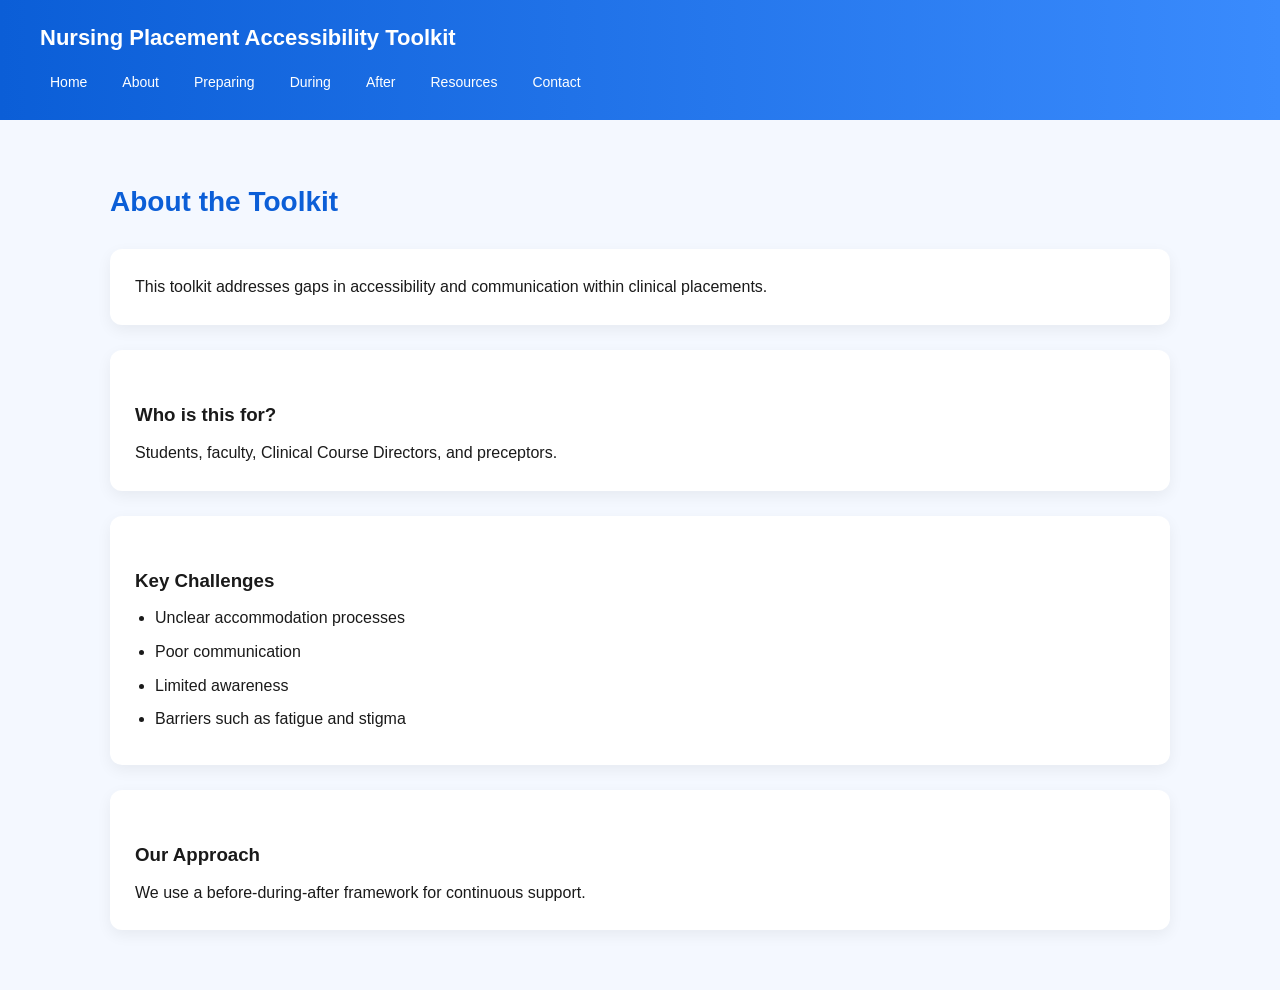
==== about.html @ dc30ec29 "adding updates" ====
<!DOCTYPE html>
<html>
<head>
  <title>About</title>
  <link rel="stylesheet" href="index.css">
</head>
<header>
  <h1>Nursing Placement Accessibility Toolkit</h1>
  <nav>
    <a href="index.html">Home</a>
    <a href="about.html">About</a>
    <a href="preparing.html">Preparing</a>
    <a href="during.html">During</a>
    <a href="after.html">After</a>
    <a href="resources.html">Resources</a>
    <a href="contact.html">Contact</a>
  </nav>
</header>
<body>

<section class="section">
  <h2>About the Toolkit</h2>

  <div class="card">
    <p>
      This toolkit addresses gaps in accessibility and communication within clinical placements.
    </p>
  </div>

  <div class="card">
    <h3>Who is this for?</h3>
    <p>Students, faculty, Clinical Course Directors, and preceptors.</p>
  </div>

  <div class="card">
    <h3>Key Challenges</h3>
    <ul>
      <li>Unclear accommodation processes</li>
      <li>Poor communication</li>
      <li>Limited awareness</li>
      <li>Barriers such as fatigue and stigma</li>
    </ul>
  </div>

  <div class="card">
    <h3>Our Approach</h3>
    <p>We use a before-during-after framework for continuous support.</p>
  </div>
</section>
---- index.css ----
/* RESET */
* {
  margin: 0;
  padding: 0;
  box-sizing: border-box;
}

/* BODY */
body {
  font-family: "Segoe UI", Tahoma, Geneva, Verdana, sans-serif;
  background: #f4f8ff;
  color: #1a1a1a;
  line-height: 1.6;
}

/* HEADER */
header {
  background: linear-gradient(to right, #0b5ed7, #3a8bfd);
  color: white;
  padding: 20px 40px;
  position: sticky;
  top: 0;
  z-index: 1000;
}

header h1 {
  font-size: 22px;
  margin-bottom: 10px;
}

/* NAV */
nav {
  display: flex;
  flex-wrap: wrap;
  gap: 15px;
}

nav a {
  color: white;
  text-decoration: none;
  font-size: 14px;
  font-weight: 500;
  padding: 6px 10px;
  border-radius: 6px;
  transition: 0.2s;
}

nav a:hover {
  background: rgba(255, 255, 255, 0.2);
}

/* HERO */
.hero {
  background: linear-gradient(to right, #0b5ed7, #6ea8fe);
  color: white;
  padding: 80px 20px;
  text-align: center;
}

.hero h2 {
  font-size: 36px;
  margin-bottom: 15px;
}

.hero p {
  font-size: 18px;
  opacity: 0.95;
}

/* SECTION */
.section {
  max-width: 1100px;
  margin: auto;
  padding: 60px 20px;
}

/* CARD / BOX */
.box-container {
  display: flex;
  gap: 25px;
  margin-top: 40px;
  flex-wrap: wrap;
}

.box {
  flex: 1;
  min-width: 260px;
  background: white;
  padding: 25px;
  border-radius: 14px;
  box-shadow: 0 8px 20px rgba(0,0,0,0.08);
  transition: 0.25s;
}

.box:hover {
  transform: translateY(-5px);
}

.box h3 {
  color: #0b5ed7;
  margin-bottom: 10px;
}

/* HEADINGS */
h2 {
  font-size: 28px;
  margin-bottom: 20px;
  color: #0b5ed7;
}

h3 {
  margin-top: 25px;
  margin-bottom: 10px;
}

/* LISTS */
ul {
  padding-left: 20px;
  margin-top: 10px;
}

li {
  margin-bottom: 8px;
}

/* CARD SECTIONS */
.card {
  background: white;
  padding: 25px;
  border-radius: 12px;
  margin-top: 25px;
  box-shadow: 0 5px 15px rgba(0,0,0,0.06);
}

/* FOOTER */
footer {
  text-align: center;
  padding: 25px;
  background: #0b5ed7;
  color: white;
  margin-top: 60px;
}
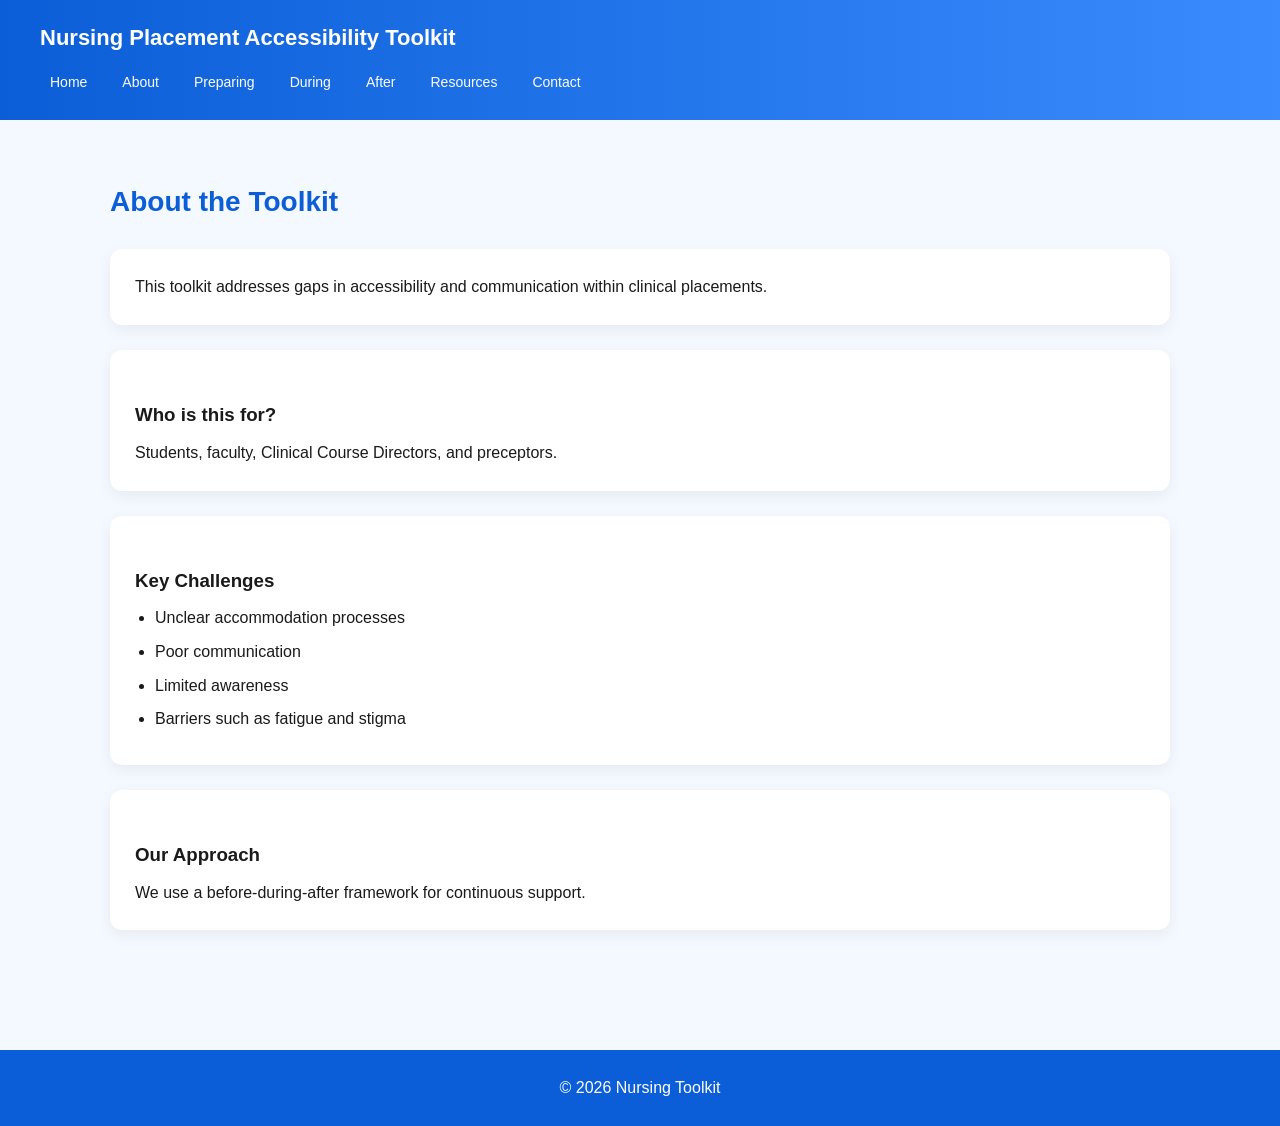
==== commit 7d29c1b9: "adding updates" ====
--- a/about.html
+++ b/about.html
@@ -4,6 +4,8 @@
   <title>About</title>
   <link rel="stylesheet" href="index.css">
 </head>
+
+<body>
 <header>
   <h1>Nursing Placement Accessibility Toolkit</h1>
   <nav>
@@ -46,4 +48,10 @@
     <h3>Our Approach</h3>
     <p>We use a before-during-after framework for continuous support.</p>
   </div>
-</section>+</section>
+
+<footer>
+  <p>© 2026 Nursing Toolkit</p>
+</footer>
+</body>
+</html>
--- a/index.css
+++ b/index.css
@@ -137,6 +137,6 @@
   text-align: center;
   padding: 25px;
   background: #0b5ed7;
-  color: white;
+  color: rgb(255, 255, 255);
   margin-top: 60px;
 }
